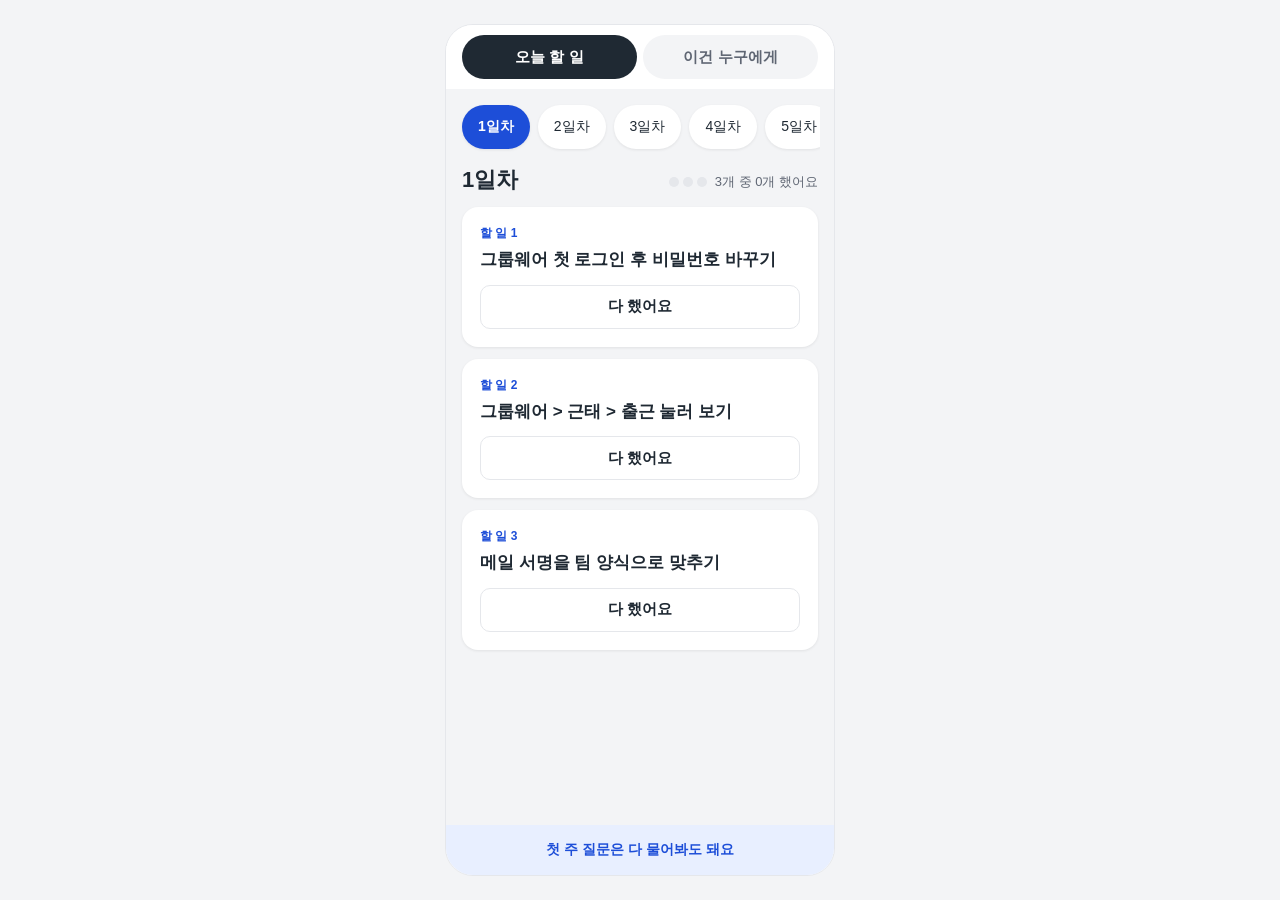
==== app/index.html @ c536223f "신규 입사자가 첫 주 할 일과 물어볼 곳을 바로 찾도록 기획 문서와 정적 안내 페이지(app/) 첫 버전 추가 Co-Authored-By: Claude Opus 5.5 <norep" ====
<!doctype html>
<html lang="ko">
<head>
<meta charset="utf-8">
<meta name="viewport" content="width=device-width, initial-scale=1">
<title>첫 주 안내</title>
<link rel="stylesheet" href="style.css">
</head>
<body>
<div class="phone">
  <nav class="menu" aria-label="메뉴">
    <a href="#/today" data-screen="today">오늘 할 일</a>
    <a href="#/who" data-screen="who">이건 누구에게</a>
  </nav>
  <main id="today" aria-labelledby="title">
    <div class="days" id="days" role="group" aria-label="입사 일차 고르기"></div>
    <div class="head">
      <h1 id="title">1일차</h1>
      <div class="dots" id="dots" aria-live="polite"></div>
    </div>
    <div id="cards"></div>
  </main>
  <main id="who" aria-labelledby="whoTitle" hidden>
    <div class="head">
      <h1 id="whoTitle" tabindex="-1">이건 누구에게</h1>
      <div class="dots" id="whoCount" aria-live="polite"></div>
    </div>
    <input class="filter" id="filter" type="search" aria-label="주제 거르기"
           placeholder="거르기 (예: 카드, 휴가)" autocomplete="off">
    <div id="groups"></div>
  </main>
  <main id="topic" aria-labelledby="topicTitle" hidden>
    <button type="button" class="back" id="back">← 뒤로</button>
    <div class="num" id="topicGroup"></div>
    <h1 id="topicTitle" tabindex="-1"></h1>
    <dl class="info" id="topicInfo"></dl>
    <h2 class="sub" id="topicTasksTitle">이 주제를 쓰는 할 일</h2>
    <div id="topicTasks"></div>
  </main>
  <footer>첫 주 질문은 다 물어봐도 돼요</footer>
</div>
<script src="content.js"></script>
<script src="app.js"></script>
</body>
</html>
---- app/style.css ----
/* 값은 DESIGN.md를 따른다. 색은 아래 변수만 쓴다. */
:root {
  --bg: #f3f4f6;
  --surface: #ffffff;
  --card: #ffffff;
  --ink: #1f2933;
  --muted: #5f6673;
  --line: #e5e7eb;
  --accent: #1d4ed8;
  --accent-soft: #e8efff;
  --on-accent: #ffffff;
  --ok: #157338;
  --ok-soft: #e7f6ec;
  --shadow: 0 1px 3px rgba(0, 0, 0, .08);
}
@media (prefers-color-scheme: dark) {
  :root {
    --bg: #0f1115;
    --surface: #14171c;
    --card: #1c2027;
    --ink: #e8eaed;
    --muted: #9aa0a6;
    --line: #2a2e36;
    --accent: #7aa2ff;
    --accent-soft: #1d2740;
    --on-accent: #0f1115;
    --ok: #6fd28f;
    --ok-soft: #16281d;
    --shadow: none;
  }
}

* { box-sizing: border-box; }
body {
  margin: 0;
  background: var(--bg);
  color: var(--ink);
  font-family: -apple-system, "Apple SD Gothic Neo", "Noto Sans KR", sans-serif;
}
button { font-family: inherit; }
:focus-visible { outline: 3px solid var(--accent); outline-offset: 2px; }

.phone {
  max-width: 390px;
  min-height: 100vh;
  margin: 0 auto;
  background: var(--surface);
  display: flex;
  flex-direction: column;
}
@media (min-width: 430px) {
  body { padding: 24px 0; }
  .phone { min-height: calc(100vh - 48px); border: 1px solid var(--line); border-radius: 28px; overflow: hidden; }
}

main { flex: 1; padding: 8px 16px 16px; background: var(--bg); }

/* 일차 칩 */
.days { display: flex; gap: 8px; overflow-x: auto; padding: 8px 2px 12px; margin: 0 -2px; }
.days button {
  flex: none;
  min-height: 44px;
  padding: 10px 16px;
  border: 0;
  border-radius: 999px;
  background: var(--card);
  color: var(--ink);
  font-size: 14px;
  cursor: pointer;
  box-shadow: var(--shadow);
}
.days button[aria-pressed="true"] { background: var(--accent); color: var(--on-accent); font-weight: 700; }

/* 제목 + 진행 */
.head { display: flex; justify-content: space-between; align-items: baseline; flex-wrap: wrap; gap: 8px; margin: 4px 0 12px; }
h1 { font-size: 22px; margin: 0; }
.dots { display: flex; gap: 4px; align-items: center; font-size: 13px; color: var(--muted); }
.dots i { width: 10px; height: 10px; border-radius: 50%; background: var(--line); }
.dots i.on { background: var(--ok); }
.dots span { margin-left: 4px; }

/* 할 일 카드 */
.card {
  background: var(--card);
  border-radius: 16px;
  padding: 16px;
  margin-bottom: 12px;
  box-shadow: var(--shadow);
  border: 2px solid transparent;
  transition: border-color .2s;
}
.card.done { border-color: var(--ok); }
.num { font-size: 12px; font-weight: 700; color: var(--accent); margin-bottom: 6px; }
.card.done .num { color: var(--ok); }
.text { font-size: 17px; font-weight: 600; line-height: 1.45; margin: 0 0 12px; overflow-wrap: anywhere; }

.doneBtn {
  width: 100%;
  min-height: 44px;
  padding: 10px 12px;
  border: 1px solid var(--line);
  border-radius: 10px;
  background: transparent;
  color: var(--ink);
  font-size: 15px;
  font-weight: 600;
  cursor: pointer;
}
.card.done .doneBtn { background: var(--ok-soft); border-color: transparent; color: var(--ok); }

/* 빈 상태 */
.empty {
  background: var(--card);
  border-radius: 16px;
  padding: 24px 16px;
  color: var(--muted);
  font-size: 15px;
  line-height: 1.6;
  text-align: center;
  margin: 0;
}

/* 위쪽 메뉴 (모든 화면) */
.menu { display: grid; grid-template-columns: 1fr 1fr; gap: 6px; padding: 10px 16px; background: var(--surface); }
.menu a {
  display: flex;
  align-items: center;
  justify-content: center;
  min-height: 44px;
  padding: 10px 0;
  border-radius: 999px;
  background: var(--bg);
  color: var(--muted);
  font-size: 15px;
  font-weight: 600;
  text-decoration: none;
  text-align: center;
}
.menu a[aria-current="page"] { background: var(--ink); color: var(--surface); }

/* 화면 ② 이건 누구에게 */
.filter {
  width: 100%;
  min-height: 44px;
  padding: 10px 16px;
  border: 1px solid var(--muted);
  border-radius: 10px;
  background: var(--card);
  color: var(--ink);
  font: inherit;
  font-size: 16px; /* 16px 아래면 아이폰이 눌렀을 때 화면을 확대한다 */
  -webkit-appearance: none;
  appearance: none;
}
.filter::placeholder { color: var(--muted); }
.group { font-size: 13px; font-weight: 400; color: var(--muted); margin: 16px 0 8px; }
.topicBtn {
  display: flex;
  justify-content: space-between;
  align-items: center;
  flex-wrap: wrap;
  gap: 4px 8px;
  min-height: 44px;
  padding: 10px 16px;
  margin-bottom: 8px;
  border-radius: 10px;
  background: var(--accent-soft);
  text-decoration: none;
  font-size: 14px;
}
.topicBtn b { color: var(--accent); font-size: 15px; }
.topicBtn span { color: var(--muted); font-size: 13px; }
#groups .empty { margin-top: 12px; }

/* 화면 ③ 주제 안내 */
.back {
  min-height: 44px;
  padding: 10px 16px;
  margin: 8px 0 12px;
  border: 1px solid var(--line);
  border-radius: 10px;
  background: var(--card);
  color: var(--ink);
  font-size: 15px;
  font-weight: 600;
  cursor: pointer;
}
#topic h1 { margin-bottom: 12px; }
.info {
  display: grid;
  grid-template-columns: 72px 1fr;
  gap: 8px;
  margin: 0 0 12px;
  padding: 16px;
  border-radius: 16px;
  background: var(--card);
  box-shadow: var(--shadow);
  font-size: 15px;
  line-height: 1.6;
}
.info dt { color: var(--muted); }
.info dd { margin: 0; overflow-wrap: anywhere; }
.info dd.need { font-weight: 700; }
.sub { font-size: 18px; margin: 16px 0 8px; }
.taskLink {
  display: block;
  min-height: 44px;
  padding: 10px 16px;
  margin-bottom: 8px;
  border-radius: 10px;
  background: var(--card);
  box-shadow: var(--shadow);
  color: var(--ink);
  font-size: 15px;
  line-height: 1.45;
  text-decoration: none;
}
.taskLink .num { margin-bottom: 2px; }

/* 바닥 문구 */
footer {
  padding: 16px;
  text-align: center;
  font-size: 14px;
  font-weight: 600;
  background: var(--accent-soft);
  color: var(--accent);
}
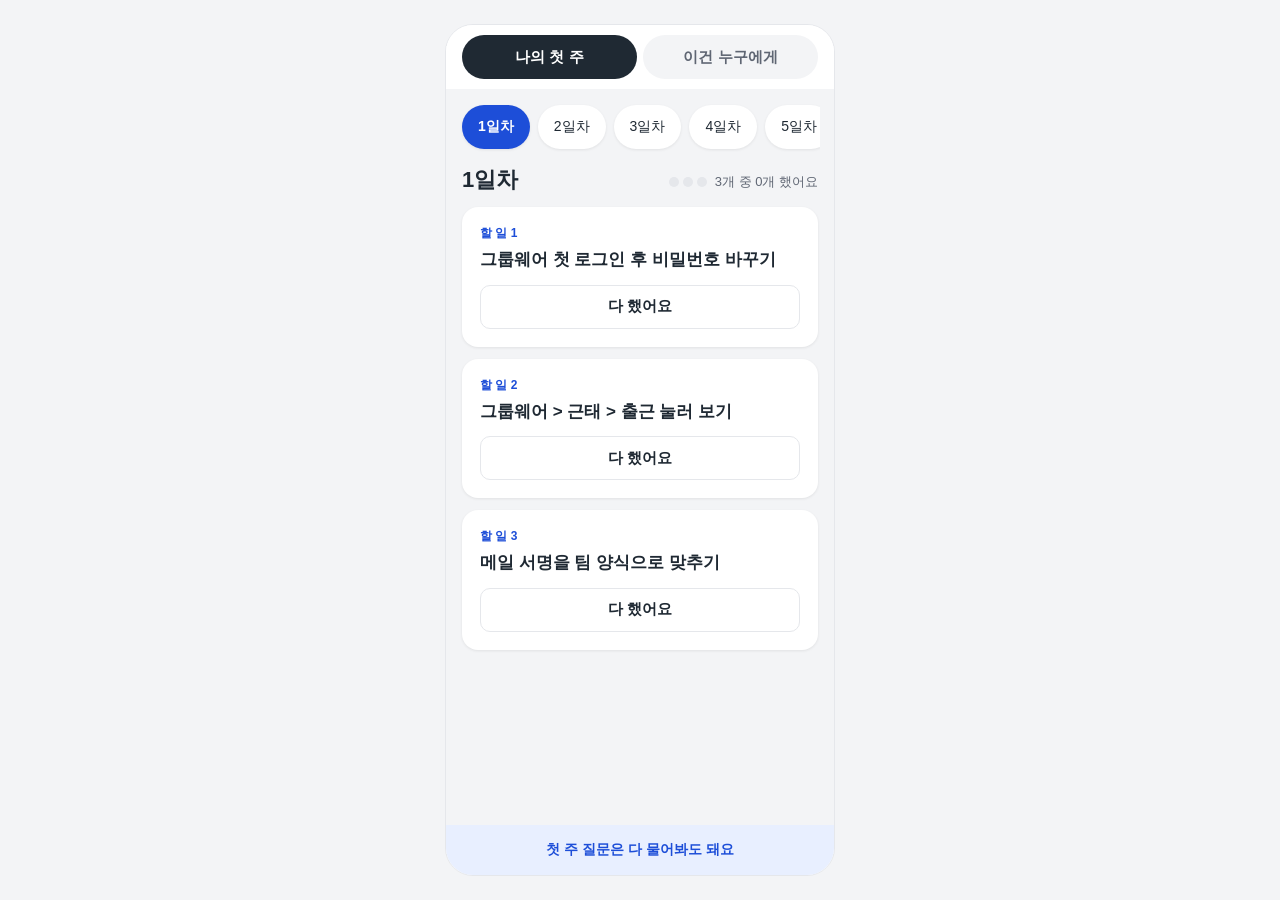
==== commit 6a1054d6: "첫 화면 메뉴 이름을 '오늘 할 일'에서 '나의 첫 주'로 변경 Co-Authored-By: Claude Opus 5.5 <noreply@anthropic.com>" ====
--- a/app/index.html
+++ b/app/index.html
@@ -9,7 +9,7 @@
 <body>
 <div class="phone">
   <nav class="menu" aria-label="메뉴">
-    <a href="#/today" data-screen="today">오늘 할 일</a>
+    <a href="#/today" data-screen="today">나의 첫 주</a>
     <a href="#/who" data-screen="who">이건 누구에게</a>
   </nav>
   <main id="today" aria-labelledby="title">
